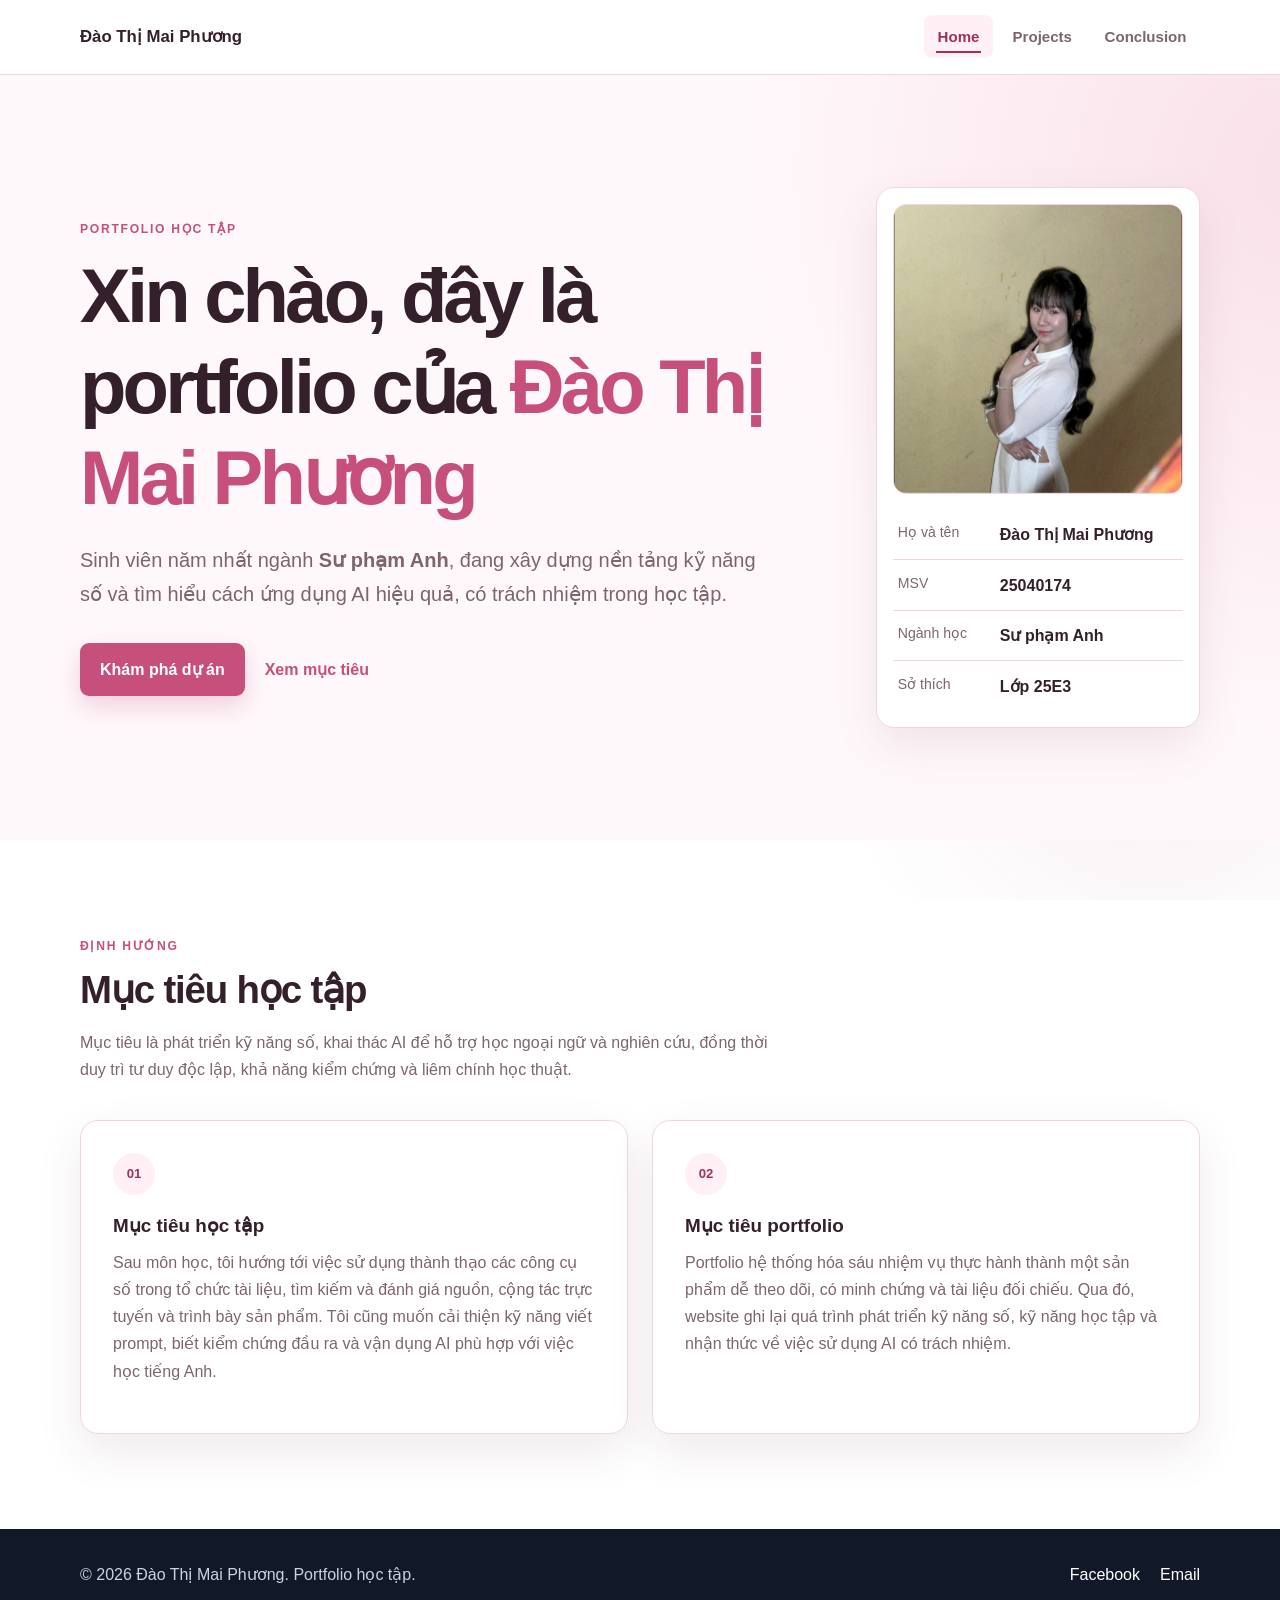
==== index.html @ 93ef3522 "first commit" ====
<!DOCTYPE html>
<html lang="vi">
<head>
<meta charset="UTF-8"/>
<meta content="width=device-width, initial-scale=1.0" name="viewport"/>
<meta content="Portfolio môn Nhập môn Công nghệ số và Ứng dụng Trí tuệ nhân tạo." name="description"/>
<title>Giới thiệu | Portfolio cá nhân</title>
<link href="style.css?v=20260608" rel="stylesheet"/>
<link href="effects.css?v=20260608i" rel="stylesheet"/>
<script defer="" src="effects.js?v=20260608i"></script>
</head>
<body>
<a class="skip-link" href="#main-content">Đi đến nội dung chính</a>
<header class="site-header">
<div class="container nav-wrapper">
<a class="brand" href="index.html">Đào Thị Mai Phương</a>
<nav aria-label="Điều hướng chính">
<ul class="nav-list">
<li><a aria-current="page" class="active" href="index.html">Home</a></li>
<li><a href="portfolio.html">Projects</a></li>
<li><a href="conclusion.html">Conclusion</a></li>
</ul>
</nav>
</div>
</header>
<main id="main-content">
<section class="hero">
<div class="container hero-grid">
<div>
<p class="eyebrow">Portfolio học tập</p>
<h1>Xin chào, đây là portfolio của <span>Đào Thị Mai Phương</span></h1>
<p class="lead">Sinh viên năm nhất ngành <strong>Sư phạm Anh</strong>, đang xây dựng nền tảng kỹ năng số và tìm hiểu cách ứng dụng AI hiệu quả, có trách nhiệm trong học tập.</p>
<div class="button-group">
<a class="button" href="portfolio.html">Khám phá dự án</a>
<a class="text-link" href="#goals">Xem mục tiêu</a>
</div>
</div>
<aside aria-label="Thông tin nhanh" class="profile-card">
<img alt="Ảnh cá nhân của Đào Thị Mai Phương" class="profile-photo" src="assets/images/me.png"/>
<dl class="profile-details">
<div>
<dt>Họ và tên</dt>
<dd>Đào Thị Mai Phương</dd>
</div>
<div>
<dt>MSV</dt>
<dd>25040174</dd>
</div>
<div>
<dt>Ngành học</dt>
<dd>Sư phạm Anh</dd>
</div>
<div>
<dt>Sở thích</dt>
<dd>Lớp 25E3</dd>
</div>
</dl>
</aside>
</div>
</section>
<section class="section" id="goals">
<div class="container">
<div class="section-heading">
<p class="eyebrow">Định hướng</p>
<h2>Mục tiêu học tập</h2>
<p>Mục tiêu là phát triển kỹ năng số, khai thác AI để hỗ trợ học ngoại ngữ và nghiên cứu, đồng thời duy trì tư duy độc lập, khả năng kiểm chứng và liêm chính học thuật.</p>
</div>
<div class="card-grid two-columns">
<article class="card">
<span class="card-number">01</span>
<h3>Mục tiêu học tập</h3>
<p>Sau môn học, tôi hướng tới việc sử dụng thành thạo các công cụ số trong tổ chức tài liệu, tìm kiếm và đánh giá nguồn, cộng tác trực tuyến và trình bày sản phẩm. Tôi cũng muốn cải thiện kỹ năng viết prompt, biết kiểm chứng đầu ra và vận dụng AI phù hợp với việc học tiếng Anh.</p>
</article>
<article class="card">
<span class="card-number">02</span>
<h3>Mục tiêu portfolio</h3>
<p>Portfolio hệ thống hóa sáu nhiệm vụ thực hành thành một sản phẩm dễ theo dõi, có minh chứng và tài liệu đối chiếu. Qua đó, website ghi lại quá trình phát triển kỹ năng số, kỹ năng học tập và nhận thức về việc sử dụng AI có trách nhiệm.</p>
</article>
</div>
</div>
</section>
</main>
<footer class="site-footer">
<div class="container footer-wrapper">
<p>© 2026 Đào Thị Mai Phương. Portfolio học tập.</p>
<ul aria-label="Hồ sơ mạng xã hội" class="social-links">
<li><a href="https://www.facebook.com/share/18wrVaJCbG/?mibextid=wwXIfr" rel="noopener noreferrer" target="_blank">Facebook</a></li>

<li><a href="mailto:daomaiphuong20@gmail.com">Email</a></li>
</ul>
</div>
</footer>
</body>
</html>
---- style.css ----
/* =========================================================
   1. BIẾN THIẾT KẾ VÀ THIẾT LẬP CHUNG
   Chỉ cần đổi --accent để thay màu nhấn trên toàn website.
   ========================================================= */
:root {
    --accent: #c64f7c;
    --accent-dark: #9f315b;
    --accent-soft: #fff0f5;
    --text: #34202b;
    --muted: #7d6470;
    --surface: #ffffff;
    --surface-alt: #fff8fb;
    --border: #f0d5df;
    --shadow: 0 18px 45px rgba(111, 51, 76, 0.1);
    --radius: 18px;
    --container: 1120px;
}

*,
*::before,
*::after {
    box-sizing: border-box;
}

html {
    scroll-behavior: smooth;
}

body {
    margin: 0;
    color: var(--text);
    background: var(--surface);
    font-family: Inter, "Segoe UI", Roboto, Helvetica, Arial, sans-serif;
    font-size: 1rem;
    line-height: 1.7;
}

img {
    display: block;
    width: 100%;
    height: auto;
    border-radius: 14px;
}

a {
    color: var(--accent);
    text-decoration: none;
}

a:hover {
    color: var(--accent-dark);
}

h1,
h2,
h3 {
    margin-top: 0;
    color: var(--text);
    line-height: 1.2;
}

h1 {
    margin-bottom: 1.25rem;
    font-size: clamp(2.35rem, 6vw, 4.75rem);
    letter-spacing: -0.05em;
}

h2 {
    margin-bottom: 1rem;
    font-size: clamp(1.75rem, 3vw, 2.5rem);
    letter-spacing: -0.03em;
}

h3 {
    margin-bottom: 0.7rem;
    font-size: 1.18rem;
}

p {
    margin-top: 0;
}

code {
    padding: 0.18rem 0.4rem;
    color: var(--accent-dark);
    background: var(--accent-soft);
    border-radius: 5px;
}

figure {
    margin: 0;
}

figcaption {
    margin-top: 0.65rem;
    color: var(--muted);
    font-size: 0.9rem;
}

/* Khung nội dung chung giữ trang cân đối trên màn hình lớn. */
.container {
    width: min(calc(100% - 2.5rem), var(--container));
    margin-inline: auto;
}

.narrow {
    max-width: 780px;
}

.section {
    padding: 6rem 0;
}

.skip-link {
    position: fixed;
    z-index: 1000;
    top: 0.75rem;
    left: 0.75rem;
    padding: 0.65rem 1rem;
    color: #ffffff;
    background: var(--accent);
    border-radius: 8px;
    transform: translateY(-150%);
}

.skip-link:focus {
    transform: translateY(0);
}

/* =========================================================
   2. HEADER, MENU VÀ FOOTER
   ========================================================= */
.site-header {
    position: sticky;
    z-index: 100;
    top: 0;
    background: rgba(255, 255, 255, 0.94);
    border-bottom: 1px solid var(--border);
    backdrop-filter: blur(12px);
}

.nav-wrapper,
.footer-wrapper {
    display: flex;
    align-items: center;
    justify-content: space-between;
    gap: 2rem;
}

.nav-wrapper {
    min-height: 74px;
}

.brand {
    color: var(--text);
    font-size: 1.05rem;
    font-weight: 800;
}

.nav-list,
.social-links,
.task-nav ul {
    display: flex;
    margin: 0;
    padding: 0;
    list-style: none;
}

.nav-list {
    gap: 0.35rem;
}

.nav-list a {
    display: block;
    padding: 0.55rem 0.85rem;
    color: var(--muted);
    border-radius: 8px;
    font-size: 0.94rem;
    font-weight: 700;
}

.nav-list a:hover,
.nav-list a.active {
    color: var(--accent-dark);
    background: var(--accent-soft);
}

.site-footer {
    padding: 2rem 0;
    color: #cbd5e1;
    background: #111827;
}

.site-footer p {
    margin: 0;
}

.social-links {
    gap: 1.25rem;
}

.social-links a {
    color: #ffffff;
}

/* =========================================================
   3. TRANG GIỚI THIỆU
   ========================================================= */
.hero {
    padding: 7rem 0;
    overflow: hidden;
    background:
        radial-gradient(circle at 90% 10%, rgba(230, 139, 170, 0.22), transparent 32%),
        var(--surface-alt);
}

.hero-grid {
    display: grid;
    grid-template-columns: minmax(0, 1.5fr) minmax(280px, 0.7fr);
    align-items: center;
    gap: clamp(3rem, 8vw, 7rem);
}

.hero h1 span {
    color: var(--accent);
}

.eyebrow,
.box-label {
    margin-bottom: 0.65rem;
    color: var(--accent);
    font-size: 0.76rem;
    font-weight: 800;
    letter-spacing: 0.14em;
    text-transform: uppercase;
}

.lead {
    max-width: 720px;
    color: var(--muted);
    font-size: clamp(1.05rem, 2vw, 1.25rem);
}

.student-meta {
    display: flex;
    flex-wrap: wrap;
    gap: 0.65rem;
    margin-top: 1.5rem;
}

.student-meta span {
    padding: 0.35rem 0.7rem;
    color: var(--accent-dark);
    background: var(--accent-soft);
    border-radius: 999px;
    font-size: 0.85rem;
    font-weight: 700;
}

.button-group {
    display: flex;
    align-items: center;
    gap: 1.25rem;
    margin-top: 2rem;
}

.button {
    display: inline-block;
    padding: 0.8rem 1.25rem;
    color: #ffffff;
    background: var(--accent);
    border-radius: 9px;
    box-shadow: 0 10px 24px rgba(198, 79, 124, 0.24);
    font-weight: 750;
}

.button:hover {
    color: #ffffff;
    background: var(--accent-dark);
    transform: translateY(-1px);
}

.text-link {
    font-weight: 750;
}

.profile-card,
.card,
.reflection-card {
    background: var(--surface);
    border: 1px solid var(--border);
    border-radius: var(--radius);
    box-shadow: var(--shadow);
}

.profile-card {
    padding: 1rem;
}

.avatar-placeholder {
    display: grid;
    min-height: 270px;
    place-items: center;
    color: var(--accent-dark);
    background: var(--accent-soft);
    border: 1px dashed var(--accent);
    border-radius: 13px;
    font-weight: 700;
}

.profile-photo {
    width: 100%;
    aspect-ratio: 1 / 1;
    object-fit: cover;
    border: 1px solid var(--border);
    border-radius: 13px;
}

.profile-details {
    margin: 1rem 0 0;
}

.profile-details div {
    display: grid;
    grid-template-columns: 90px 1fr;
    gap: 0.75rem;
    padding: 0.7rem 0.3rem;
    border-bottom: 1px solid var(--border);
}

.profile-details div:last-child {
    border-bottom: 0;
}

.profile-details dt {
    color: var(--muted);
    font-size: 0.88rem;
}

.profile-details dd {
    margin: 0;
    font-weight: 700;
}

.section-heading {
    max-width: 700px;
    margin-bottom: 2.25rem;
}

.section-heading > p:last-child {
    color: var(--muted);
}

.card-grid {
    display: grid;
    gap: 1.5rem;
}

.two-columns {
    grid-template-columns: repeat(2, 1fr);
}

.card {
    padding: 2rem;
}

.card-number {
    display: inline-grid;
    width: 42px;
    height: 42px;
    margin-bottom: 1.25rem;
    place-items: center;
    color: var(--accent-dark);
    background: var(--accent-soft);
    border-radius: 50%;
    font-size: 0.82rem;
    font-weight: 800;
}

.card p,
.reflection-card p {
    color: var(--muted);
}

/* =========================================================
   4. TRANG DỰ ÁN
   ========================================================= */
.page-banner {
    padding: 5.5rem 0 4.5rem;
    background: var(--surface-alt);
    border-bottom: 1px solid var(--border);
}

.page-banner h1 {
    font-size: clamp(2.5rem, 6vw, 4rem);
}

.task-nav {
    position: sticky;
    z-index: 90;
    top: 74px;
    overflow-x: auto;
    background: var(--surface);
    border-bottom: 1px solid var(--border);
}

.task-nav ul {
    gap: 0.4rem;
    padding: 0.75rem 0;
}

.task-nav a {
    display: block;
    min-width: max-content;
    padding: 0.45rem 0.8rem;
    color: var(--muted);
    border-radius: 7px;
    font-size: 0.86rem;
    font-weight: 750;
}

.task-nav a:hover {
    color: var(--accent-dark);
    background: var(--accent-soft);
}

.task-list {
    padding-top: 4rem;
    padding-bottom: 6rem;
}

.task-card {
    scroll-margin-top: 150px;
    margin-bottom: 2rem;
    background: var(--surface);
    border: 1px solid var(--border);
    border-radius: var(--radius);
    box-shadow: var(--shadow);
    overflow: hidden;
}

.task-header {
    padding: 1.75rem 2rem;
    background: var(--surface-alt);
    border-bottom: 1px solid var(--border);
}

.task-header h2 {
    margin: 0;
}

.task-label {
    display: block;
    margin-bottom: 0.45rem;
    color: var(--accent);
    font-size: 0.76rem;
    font-weight: 850;
    letter-spacing: 0.13em;
    text-transform: uppercase;
}

.task-content {
    padding: 2rem;
}

.document-actions {
    display: flex;
    align-items: center;
    justify-content: space-between;
    gap: 1.5rem;
    padding: 1.25rem 2rem;
    background: var(--accent-soft);
    border-top: 1px solid #f3c7d7;
}

.document-actions p {
    margin: 0;
    color: var(--text);
}

.button-small {
    min-width: max-content;
    padding: 0.65rem 1rem;
    font-size: 0.9rem;
}

.task-evidence {
    padding: 0 2rem 2rem;
}

.inline-evidence {
    margin-top: 1.5rem;
}

.inline-evidence img {
    max-height: 560px;
    object-fit: contain;
    background: var(--surface-alt);
}

.task-evidence img {
    max-height: 520px;
    object-fit: contain;
    background: var(--surface-alt);
}

.media-grid,
.content-grid,
.showcase-grid,
.prompt-grid {
    display: grid;
    gap: 2rem;
}

.media-grid {
    grid-template-columns: minmax(0, 1.05fr) minmax(0, 0.95fr);
}

.content-grid,
.showcase-grid,
.prompt-grid {
    grid-template-columns: repeat(2, minmax(0, 1fr));
}

.wide-figure {
    margin-bottom: 2rem;
}

.analysis-box,
.prompt-box,
.digital-content {
    padding: 1.5rem;
    background: var(--surface-alt);
    border: 1px solid var(--border);
    border-radius: 14px;
}

.analysis-box {
    border-left: 4px solid var(--accent);
}

.prompt-grid {
    margin-bottom: 1.5rem;
}

.prompt-box blockquote {
    margin: 1rem 0;
    padding-left: 1rem;
    color: var(--muted);
    border-left: 3px solid var(--border);
}

.prompt-box.improved {
    background: var(--accent-soft);
    border-color: #f3c7d7;
}

.check-list,
.principle-list,
.process-list {
    padding-left: 1.25rem;
}

.check-list li,
.principle-list li,
.process-list li {
    margin-bottom: 0.75rem;
}

.digital-content {
    min-height: 100%;
}

/* =========================================================
   5. TRANG TỔNG KẾT
   ========================================================= */
.reflection-grid {
    display: grid;
    grid-template-columns: repeat(3, 1fr);
    gap: 1.5rem;
}

.reflection-card {
    padding: 2rem;
}

.reflection-card h2 {
    font-size: 1.55rem;
}

.reflection-card ul {
    padding-left: 1.2rem;
}

.reflection-card li {
    margin-bottom: 0.65rem;
}

.highlight-note {
    padding: 1rem;
    background: var(--accent-soft);
    border-radius: 10px;
}

.closing-section {
    padding: 5.5rem 0;
    text-align: center;
    background: var(--surface-alt);
    border-top: 1px solid var(--border);
}

.closing-section p:not(.eyebrow) {
    color: var(--muted);
}

.closing-section .button {
    margin-top: 1rem;
}

/* =========================================================
   6. RESPONSIVE: TABLET VÀ ĐIỆN THOẠI
   ========================================================= */
@media (max-width: 850px) {
    .hero-grid,
    .reflection-grid {
        grid-template-columns: 1fr;
    }

    .hero {
        padding: 5rem 0;
    }

    .profile-card {
        max-width: 520px;
    }

    .reflection-grid {
        max-width: 720px;
    }
}

@media (max-width: 700px) {
    .section {
        padding: 4rem 0;
    }

    .nav-wrapper,
    .footer-wrapper {
        flex-direction: column;
        align-items: flex-start;
    }

    .nav-wrapper {
        gap: 0.45rem;
        padding: 0.8rem 0;
    }

    .nav-list {
        flex-wrap: wrap;
    }

    .task-nav {
        top: 111px;
    }

    .task-card {
        scroll-margin-top: 175px;
    }

    .two-columns,
    .media-grid,
    .content-grid,
    .showcase-grid,
    .prompt-grid {
        grid-template-columns: 1fr;
    }

    .task-header,
    .task-content,
    .card,
    .reflection-card {
        padding: 1.4rem;
    }

    .document-actions {
        align-items: flex-start;
        flex-direction: column;
        padding: 1.25rem 1.4rem;
    }

    .task-evidence {
        padding: 0 1.4rem 1.4rem;
    }

    .footer-wrapper {
        gap: 1rem;
    }
}

@media (max-width: 420px) {
    .container {
        width: min(calc(100% - 1.5rem), var(--container));
    }

    .nav-list a {
        padding-inline: 0.6rem;
        font-size: 0.86rem;
    }

    .button-group,
    .social-links {
        align-items: flex-start;
        flex-direction: column;
        gap: 0.75rem;
    }

    .page-banner {
        padding: 4rem 0 3rem;
    }
}

/* Tôn trọng tùy chọn giảm chuyển động của hệ điều hành. */
@media (prefers-reduced-motion: reduce) {
    html {
        scroll-behavior: auto;
    }

    *,
    *::before,
    *::after {
        transition: none !important;
    }
}

/* =========================================================
   7. TRANG CHI TIẾT TỪNG TASK
   ========================================================= */
.report-hero {
    padding: 4.5rem 0 3.5rem;
    background:
        radial-gradient(circle at 90% 0, rgba(230, 139, 170, 0.22), transparent 34%),
        var(--surface-alt);
    border-bottom: 1px solid var(--border);
}

.report-hero h1 {
    max-width: 900px;
    font-size: clamp(2.25rem, 5vw, 3.8rem);
}

.report-kicker {
    display: flex;
    flex-wrap: wrap;
    gap: 0.6rem;
    margin-top: 1.5rem;
}

.report-kicker span {
    padding: 0.35rem 0.7rem;
    color: var(--accent-dark);
    background: var(--accent-soft);
    border: 1px solid #f3c7d7;
    border-radius: 999px;
    font-size: 0.84rem;
    font-weight: 700;
}

.report-layout {
    display: grid;
    grid-template-columns: 230px minmax(0, 1fr);
    align-items: start;
    gap: 3rem;
    padding-top: 3rem;
    padding-bottom: 5rem;
}

.report-toc {
    position: sticky;
    top: 100px;
    padding: 1.2rem;
    background: var(--surface-alt);
    border: 1px solid var(--border);
    border-radius: 14px;
}

.report-toc strong {
    display: block;
    margin-bottom: 0.7rem;
}

.report-toc ul {
    margin: 0;
    padding: 0;
    list-style: none;
}

.report-toc li + li {
    margin-top: 0.35rem;
}

.report-toc a {
    display: block;
    padding: 0.35rem 0.45rem;
    color: var(--muted);
    border-radius: 6px;
    font-size: 0.9rem;
}

.report-toc a:hover {
    color: var(--accent-dark);
    background: var(--accent-soft);
}

.report-body {
    min-width: 0;
}

.report-section {
    scroll-margin-top: 105px;
    margin-bottom: 2rem;
    padding: clamp(1.4rem, 3vw, 2.2rem);
    background: var(--surface);
    border: 1px solid var(--border);
    border-radius: var(--radius);
    box-shadow: var(--shadow);
}

.report-section > :last-child {
    margin-bottom: 0;
}

.report-section p,
.report-section li {
    color: #46546a;
}

.report-section h2 {
    padding-bottom: 0.8rem;
    border-bottom: 1px solid var(--border);
}

.report-section h3 {
    margin-top: 1.6rem;
}

.report-section h3:first-child {
    margin-top: 0;
}

.step-list {
    display: grid;
    gap: 1rem;
    margin: 0;
    padding: 0;
    list-style: none;
    counter-reset: report-step;
}

.step-list li {
    position: relative;
    padding: 1rem 1rem 1rem 3.6rem;
    background: var(--surface-alt);
    border: 1px solid var(--border);
    border-radius: 12px;
    counter-increment: report-step;
}

.step-list li::before {
    position: absolute;
    top: 0.85rem;
    left: 0.9rem;
    display: grid;
    width: 2rem;
    height: 2rem;
    place-items: center;
    color: #ffffff;
    background: var(--accent);
    border-radius: 50%;
    content: counter(report-step);
    font-size: 0.8rem;
    font-weight: 800;
}

.report-callout {
    margin: 1.25rem 0;
    padding: 1.15rem 1.25rem;
    background: var(--accent-soft);
    border-left: 4px solid var(--accent);
    border-radius: 0 10px 10px 0;
}

.report-callout p {
    margin-bottom: 0;
    color: var(--text);
}

.table-scroll {
    overflow-x: auto;
    margin: 1.25rem 0;
    border: 1px solid var(--border);
    border-radius: 12px;
}

.report-table {
    width: 100%;
    min-width: 720px;
    border-collapse: collapse;
    font-size: 0.9rem;
}

.report-table th,
.report-table td {
    padding: 0.85rem;
    text-align: left;
    vertical-align: top;
    border-bottom: 1px solid var(--border);
}

.report-table th {
    color: var(--text);
    background: var(--accent-soft);
}

.report-table tr:last-child td {
    border-bottom: 0;
}

.report-gallery {
    display: grid;
    grid-template-columns: repeat(2, minmax(0, 1fr));
    gap: 1rem;
    margin-top: 1.25rem;
}

.report-gallery figure {
    padding: 0.75rem;
    background: var(--surface-alt);
    border: 1px solid var(--border);
    border-radius: 12px;
}

.report-gallery img {
    max-height: 560px;
    object-fit: contain;
}

.report-gallery .full-width {
    grid-column: 1 / -1;
}

.prompt-sample {
    margin: 1rem 0;
    padding: 1rem 1.2rem;
    color: #ffe7f0;
    background: #172033;
    border-radius: 12px;
    white-space: pre-wrap;
}

.source-list {
    padding-left: 1.25rem;
    font-size: 0.92rem;
}

.source-list li {
    margin-bottom: 0.65rem;
    overflow-wrap: anywhere;
}

.task-pagination {
    display: flex;
    justify-content: space-between;
    gap: 1rem;
    margin-top: 2rem;
}

.task-pagination a {
    padding: 0.75rem 1rem;
    color: var(--text);
    background: var(--surface);
    border: 1px solid var(--border);
    border-radius: 9px;
    font-weight: 700;
}

.task-pagination a:hover {
    color: var(--accent-dark);
    border-color: var(--accent);
}

.download-panel {
    display: flex;
    align-items: center;
    justify-content: space-between;
    gap: 1.5rem;
    margin-top: 2rem;
    padding: 1.2rem 1.4rem;
    background: var(--accent-soft);
    border: 1px solid #f3c7d7;
    border-radius: 12px;
}

.download-panel p {
    margin: 0;
    color: var(--text);
}

@media (max-width: 850px) {
    .report-layout {
        grid-template-columns: 1fr;
        gap: 1.5rem;
    }

    .report-toc {
        position: static;
        overflow-x: auto;
    }

    .report-toc ul {
        display: flex;
        gap: 0.35rem;
    }

    .report-toc li + li {
        margin-top: 0;
    }

    .report-toc a {
        min-width: max-content;
    }
}

@media (max-width: 600px) {
    .report-gallery {
        grid-template-columns: 1fr;
    }

    .report-gallery .full-width {
        grid-column: auto;
    }

    .download-panel,
    .task-pagination {
        align-items: stretch;
        flex-direction: column;
    }

    .task-pagination a {
        text-align: center;
    }
}
---- effects.css ----
/* Optional interaction layer.
   Initial rendering is kept visually identical for screenshots/PDF. */
:root {
    --fx-ease: cubic-bezier(0.2, 0.8, 0.2, 1);
    --fx-spring: cubic-bezier(0.18, 1.55, 0.32, 1);
    --fx-x: 50vw;
    --fx-y: 50vh;
}

body::before {
    position: fixed;
    z-index: 9999;
    top: 0;
    left: 0;
    width: var(--scroll-progress, 0%);
    height: 3px;
    pointer-events: none;
    content: "";
    background: linear-gradient(90deg, var(--accent), #f2a9c2);
    transition: width 120ms linear;
}

body::after {
    position: fixed;
    z-index: -1;
    inset: 0;
    pointer-events: none;
    content: "";
    opacity: 0;
    background:
        radial-gradient(circle at var(--fx-x) var(--fx-y), rgba(198, 79, 124, 0.12), transparent 20rem),
        radial-gradient(circle at 10% 20%, rgba(242, 169, 194, 0.1), transparent 18rem),
        radial-gradient(circle at 90% 80%, rgba(159, 49, 91, 0.07), transparent 20rem);
    transition: opacity 400ms var(--fx-ease);
}

.fx-ready::after {
    opacity: 1;
}

.fx-page-enter main {
    animation: page-arrive 760ms var(--fx-ease) both;
}

@keyframes page-arrive {
    from {
        opacity: 0;
        filter: blur(8px) saturate(1.35);
        transform: translateY(22px) scale(0.975);
    }

    to {
        opacity: 1;
        filter: blur(0);
        transform: translateY(0);
    }
}

.fx-navigating main,
.fx-navigating .site-header,
.fx-navigating .site-footer {
    pointer-events: none;
    animation: page-depart 900ms var(--fx-ease) both;
}

@keyframes page-depart {
    0% {
        opacity: 1;
        filter: blur(0);
        transform: scale(1);
    }

    45% {
        opacity: 0.72;
        filter: blur(4px) saturate(1.25);
        transform: scale(0.985);
    }

    100% {
        opacity: 0;
        filter: blur(12px) saturate(1.6);
        transform: scale(0.955) translateY(-12px);
    }
}

.cursor-orb {
    position: fixed;
    z-index: 9998;
    top: 0;
    left: 0;
    width: 18px;
    height: 18px;
    pointer-events: none;
    border: 2px solid rgba(198, 79, 124, 0.6);
    border-radius: 50%;
    opacity: 0;
    transform: translate3d(-50%, -50%, 0);
    transition:
        width 180ms var(--fx-ease),
        height 180ms var(--fx-ease),
        opacity 180ms var(--fx-ease),
        border-color 180ms var(--fx-ease);
}

.cursor-orb.active {
    opacity: 1;
}

.cursor-orb.hover {
    width: 42px;
    height: 42px;
    border-color: rgba(198, 79, 124, 0.25);
    background: rgba(198, 79, 124, 0.07);
}

.fx-ready .card,
.fx-ready .task-card,
.fx-ready .reflection-card,
.fx-ready .report-section,
.fx-ready .profile-card {
    position: relative;
    overflow: hidden;
    transition: transform 220ms var(--fx-ease), box-shadow 220ms var(--fx-ease), border-color 220ms var(--fx-ease);
    transform-style: preserve-3d;
    will-change: transform;
}

.fx-ready .card::before,
.fx-ready .task-card::before,
.fx-ready .reflection-card::before,
.fx-ready .report-section::before,
.fx-ready .profile-card::before {
    position: absolute;
    inset: 0;
    pointer-events: none;
    content: "";
    opacity: 0;
    background:
        radial-gradient(circle at var(--local-x, 50%) var(--local-y, 50%), rgba(198, 79, 124, 0.13), transparent 14rem),
        linear-gradient(120deg, transparent 20%, rgba(255, 255, 255, 0.35), transparent 38%);
    transform: translateX(-18%);
    transition: opacity 220ms var(--fx-ease), transform 420ms var(--fx-ease);
}

.fx-ready .card:hover,
.fx-ready .task-card:hover,
.fx-ready .reflection-card:hover,
.fx-ready .report-section:hover,
.fx-ready .profile-card:hover {
    border-color: rgba(198, 79, 124, 0.38);
    box-shadow: 0 22px 55px rgba(111, 51, 76, 0.14);
    transform: translateY(-4px) rotateX(var(--tilt-x, 0deg)) rotateY(var(--tilt-y, 0deg));
}

.fx-ready .card:hover::before,
.fx-ready .task-card:hover::before,
.fx-ready .reflection-card:hover::before,
.fx-ready .report-section:hover::before,
.fx-ready .profile-card:hover::before {
    opacity: 1;
    transform: translateX(0);
}

.fx-ready .button,
.fx-ready .nav-list a,
.fx-ready .task-nav a,
.fx-ready .task-pagination a,
.fx-ready .social-links a {
    transition: color 180ms var(--fx-ease), background-color 180ms var(--fx-ease), border-color 180ms var(--fx-ease), box-shadow 180ms var(--fx-ease), transform 180ms var(--fx-ease);
}

.fx-ready .button:hover {
    box-shadow: 0 14px 32px rgba(198, 79, 124, 0.3);
}

.fx-ready .button,
.fx-ready .nav-list a {
    will-change: transform;
}

.button,
.nav-list a,
.task-pagination a {
    position: relative;
    overflow: hidden;
}

.ripple {
    position: absolute;
    width: 16px;
    height: 16px;
    pointer-events: none;
    background: rgba(255, 255, 255, 0.45);
    border-radius: 50%;
    transform: translate(-50%, -50%) scale(0);
    animation: ripple-pop 620ms var(--fx-ease);
}

@keyframes ripple-pop {
    to {
        opacity: 0;
        transform: translate(-50%, -50%) scale(18);
    }
}

.nav-list a::after {
    position: absolute;
    right: 0.75rem;
    bottom: 0.35rem;
    left: 0.75rem;
    height: 2px;
    content: "";
    background: currentColor;
    transform: scaleX(0);
    transform-origin: left;
    transition: transform 200ms var(--fx-ease);
}

.nav-list a:hover::after,
.nav-list a.active::after {
    transform: scaleX(1);
}

.fx-ready img {
    transition: filter 220ms var(--fx-ease), transform 220ms var(--fx-ease);
}

.fx-ready figure:hover img {
    filter: saturate(1.06) contrast(1.02);
    transform: scale(1.01);
}

.fx-reveal {
    opacity: 0;
    transform: translateY(16px);
    transition: opacity 520ms var(--fx-ease), transform 520ms var(--fx-ease);
}

.fx-reveal.fx-visible {
    opacity: 1;
    transform: translateY(0);
}

.fx-pop {
    animation: fx-pop 520ms var(--fx-ease);
}

@keyframes fx-pop {
    0% {
        transform: scale(0.98);
    }

    55% {
        transform: scale(1.012);
    }

    100% {
        transform: scale(1);
    }
}

.fx-current {
    outline: 2px solid rgba(198, 79, 124, 0.2);
    outline-offset: 5px;
    box-shadow: 0 0 0 8px rgba(198, 79, 124, 0.045), var(--shadow);
}

.back-to-top {
    position: fixed;
    z-index: 120;
    right: 1.25rem;
    bottom: 1.25rem;
    display: grid;
    width: 44px;
    height: 44px;
    place-items: center;
    color: #ffffff;
    background: var(--accent);
    border: 0;
    border-radius: 999px;
    box-shadow: 0 16px 35px rgba(198, 79, 124, 0.28);
    cursor: pointer;
    opacity: 0;
    pointer-events: none;
    transform: translateY(8px);
    transition: opacity 180ms var(--fx-ease), transform 180ms var(--fx-ease), background-color 180ms var(--fx-ease);
}

.back-to-top:hover {
    background: var(--accent-dark);
    transform: translateY(4px);
}

.back-to-top.show {
    opacity: 1;
    pointer-events: auto;
    transform: translateY(0);
}

/* Premium route transition and button motion. */
.route-curtain {
    position: fixed;
    z-index: 10020;
    inset: 0;
    display: grid;
    pointer-events: none;
    place-items: center;
    color: #ffffff;
    background:
        radial-gradient(circle at var(--fx-x, 50vw) var(--fx-y, 50vh), rgba(255, 255, 255, 0.28), transparent 15rem),
        radial-gradient(circle at 20% 80%, rgba(242, 169, 194, 0.5), transparent 22rem),
        radial-gradient(circle at 85% 15%, rgba(249, 202, 218, 0.4), transparent 20rem),
        linear-gradient(135deg, #321622 0%, #9f315b 45%, #e68baa 100%);
    clip-path: circle(0% at var(--fx-x, 50vw) var(--fx-y, 50vh));
    opacity: 0;
    transform: translateZ(0);
}

.route-curtain::before {
    width: min(76vw, 520px);
    height: min(76vw, 520px);
    content: "";
    border: 1px solid rgba(255, 255, 255, 0.28);
    border-radius: 50%;
    background:
        radial-gradient(circle, rgba(255, 255, 255, 0.2), transparent 52%),
        conic-gradient(from 0deg, transparent, rgba(255, 255, 255, 0.55), transparent 28%, rgba(255, 255, 255, 0.25), transparent 58%);
    box-shadow:
        0 0 80px rgba(249, 202, 218, 0.45),
        inset 0 0 60px rgba(255, 255, 255, 0.14);
    animation: portal-spin 900ms linear infinite, portal-pulse 1100ms var(--fx-ease) infinite alternate;
}

.route-curtain::after {
    position: absolute;
    content: "Đang mở trang";
    font-size: 0.78rem;
    font-weight: 850;
    letter-spacing: 0.16em;
    text-transform: uppercase;
}

.route-curtain.enter {
    animation: route-enter 850ms var(--fx-ease) both;
}

.route-curtain.leave {
    animation: route-leave 1050ms var(--fx-ease) both;
}

@keyframes route-enter {
    from {
        opacity: 1;
        clip-path: circle(150% at var(--fx-x, 50vw) var(--fx-y, 50vh));
    }

    to {
        opacity: 0;
        clip-path: circle(0% at var(--fx-x, 50vw) var(--fx-y, 50vh));
        filter: blur(6px);
    }
}

@keyframes route-leave {
    from {
        opacity: 0;
        clip-path: circle(0% at var(--fx-x, 50vw) var(--fx-y, 50vh));
    }

    35% {
        opacity: 1;
    }

    62% {
        clip-path: circle(74% at var(--fx-x, 50vw) var(--fx-y, 50vh));
    }

    to {
        opacity: 1;
        clip-path: circle(150% at var(--fx-x, 50vw) var(--fx-y, 50vh));
    }
}

@keyframes portal-spin {
    to {
        transform: rotate(1turn);
    }
}

@keyframes portal-pulse {
    from {
        transform: scale(0.92);
    }

    to {
        transform: scale(1.08);
    }
}

.fx-ready .button,
.fx-ready .nav-list a,
.fx-ready .task-nav a,
.fx-ready .task-pagination a {
    --mag-x: 0px;
    --mag-y: 0px;
    --press-scale: 1;
    transform: translate3d(var(--mag-x), var(--mag-y), 0) scale(var(--press-scale));
    transform-origin: center;
    will-change: transform;
}

.fx-ready .button:hover,
.fx-ready .task-pagination a:hover {
    --press-scale: 1.045;
}

.fx-ready .button.fx-pressed,
.fx-ready .nav-list a.fx-pressed,
.fx-ready .task-pagination a.fx-pressed {
    animation: premium-button-bounce 620ms var(--fx-spring);
}

@keyframes premium-button-bounce {
    0% {
        transform: translate3d(var(--mag-x), var(--mag-y), 0) scale(1);
    }

    28% {
        transform: translate3d(var(--mag-x), calc(var(--mag-y) - 8px), 0) scale(1.11, 0.93);
    }

    52% {
        transform: translate3d(var(--mag-x), calc(var(--mag-y) + 2px), 0) scale(0.98, 1.04);
    }

    76% {
        transform: translate3d(var(--mag-x), calc(var(--mag-y) - 2px), 0) scale(1.025, 0.99);
    }

    100% {
        transform: translate3d(var(--mag-x), var(--mag-y), 0) scale(var(--press-scale));
    }
}

.button::before,
.task-pagination a::before {
    position: absolute;
    inset: -40% -80%;
    pointer-events: none;
    content: "";
    background: linear-gradient(115deg, transparent 35%, rgba(255, 255, 255, 0.45), transparent 60%);
    transform: translateX(-72%) rotate(8deg);
    transition: transform 640ms var(--fx-ease);
}

.button:hover::before,
.task-pagination a:hover::before {
    transform: translateX(72%) rotate(8deg);
}

.fx-particles {
    position: fixed;
    z-index: -1;
    inset: 0;
    overflow: hidden;
    pointer-events: none;
}

.fx-particle {
    position: absolute;
    width: var(--size);
    height: var(--size);
    background: linear-gradient(135deg, rgba(198, 79, 124, 0.23), rgba(242, 169, 194, 0.12));
    border-radius: 999px;
    filter: blur(0.2px);
    opacity: 0;
    animation: particle-float var(--duration) linear infinite;
    animation-delay: var(--delay);
}

.fx-ready .hero,
.fx-ready .page-banner,
.fx-ready .report-hero {
    background-size: 130% 130%;
    animation: aurora-shift 12s ease-in-out infinite alternate;
}

@keyframes aurora-shift {
    from {
        background-position: 0% 0%;
    }

    to {
        background-position: 100% 35%;
    }
}

@keyframes particle-float {
    0% {
        opacity: 0;
        transform: translate3d(var(--x), 105vh, 0) scale(0.8);
    }

    10%,
    80% {
        opacity: 1;
    }

    100% {
        opacity: 0;
        transform: translate3d(calc(var(--x) + var(--drift)), -10vh, 0) scale(1.15);
    }
}

.lightbox {
    position: fixed;
    z-index: 10001;
    inset: 0;
    display: grid;
    padding: 2rem;
    place-items: center;
    background: rgba(15, 23, 42, 0.86);
    opacity: 0;
    pointer-events: none;
    backdrop-filter: blur(10px);
    transition: opacity 220ms var(--fx-ease);
}

.lightbox.show {
    opacity: 1;
    pointer-events: auto;
}

.lightbox img {
    width: auto;
    max-width: min(1100px, 94vw);
    max-height: 86vh;
    border-radius: 16px;
    box-shadow: 0 30px 80px rgba(0, 0, 0, 0.35);
    transform: scale(0.96);
    transition: transform 220ms var(--fx-ease);
}

.lightbox.show img {
    transform: scale(1);
}

.lightbox button {
    position: absolute;
    top: 1rem;
    right: 1rem;
    width: 42px;
    height: 42px;
    color: #ffffff;
    background: rgba(255, 255, 255, 0.12);
    border: 1px solid rgba(255, 255, 255, 0.28);
    border-radius: 999px;
    cursor: pointer;
    font-size: 1.3rem;
}

@media (prefers-reduced-motion: reduce) {
    body::before,
    body::after,
    .fx-reveal,
    .back-to-top,
    .cursor-orb,
    .fx-particle,
    .lightbox,
    .lightbox img {
        transition: none !important;
        animation: none !important;
    }

    .fx-reveal {
        opacity: 1;
        transform: none;
    }
}

@media print {
    body::before,
    body::after,
    .back-to-top,
    .route-curtain,
    .cursor-orb,
    .fx-particles,
    .lightbox {
        display: none !important;
    }

    .fx-reveal {
        opacity: 1 !important;
        transform: none !important;
    }
}

/* Square sweep page transition override. */
.route-curtain {
    overflow: hidden;
    background: transparent !important;
    clip-path: none !important;
}

.route-curtain::before,
.route-curtain::after {
    display: none !important;
}

.route-curtain.enter,
.route-curtain.leave {
    opacity: 1;
    animation: none;
}

.route-tile {
    position: absolute;
    top: var(--tile-top);
    left: -38vmax;
    width: var(--tile-size);
    height: var(--tile-size);
    background:
        linear-gradient(135deg, rgba(255, 255, 255, 0.16), transparent 34%),
        linear-gradient(135deg, #3f1d2d 0%, #9f315b 50%, #e68baa 100%);
    border: 1px solid rgba(255, 255, 255, 0.16);
    border-radius: 18%;
    box-shadow:
        0 26px 70px rgba(198, 79, 124, 0.34),
        inset 0 0 34px rgba(255, 255, 255, 0.13);
    opacity: 0;
    transform: translate3d(-12vw, 0, 0) rotate(-10deg) scale(0.88);
}

.route-curtain.leave .route-tile {
    animation: square-sweep-leave 980ms var(--fx-ease) both;
    animation-delay: var(--tile-delay);
}

.route-curtain.enter .route-tile {
    animation: square-sweep-enter 880ms var(--fx-ease) both;
    animation-delay: var(--tile-delay);
}

.route-curtain.leave .route-tile:nth-child(2n),
.route-curtain.enter .route-tile:nth-child(2n) {
    background:
        linear-gradient(135deg, rgba(255, 255, 255, 0.18), transparent 38%),
        linear-gradient(135deg, #7c294b 0%, #c64f7c 52%, #f9cada 100%);
}

.route-curtain.leave .route-tile:nth-child(3n),
.route-curtain.enter .route-tile:nth-child(3n) {
    border-radius: 24%;
    filter: saturate(1.15);
}

@keyframes square-sweep-leave {
    0% {
        opacity: 0;
        transform: translate3d(-18vw, 0, 0) rotate(-12deg) scale(0.85);
    }

    18% {
        opacity: 1;
    }

    58% {
        opacity: 1;
        transform: translate3d(50vw, 0, 0) rotate(6deg) scale(1.12);
    }

    100% {
        opacity: 1;
        transform: translate3d(136vw, 0, 0) rotate(16deg) scale(1);
    }
}

@keyframes square-sweep-enter {
    0% {
        opacity: 1;
        transform: translate3d(46vw, 0, 0) rotate(6deg) scale(1.08);
    }

    30% {
        opacity: 1;
    }

    100% {
        opacity: 0;
        transform: translate3d(142vw, 0, 0) rotate(18deg) scale(0.92);
    }
}

@media (max-width: 700px) {
    .route-tile {
        width: calc(var(--tile-size) * 1.25);
        height: calc(var(--tile-size) * 1.25);
    }
}

@media (prefers-reduced-motion: reduce) {
    .route-tile {
        animation-duration: 520ms !important;
    }
}
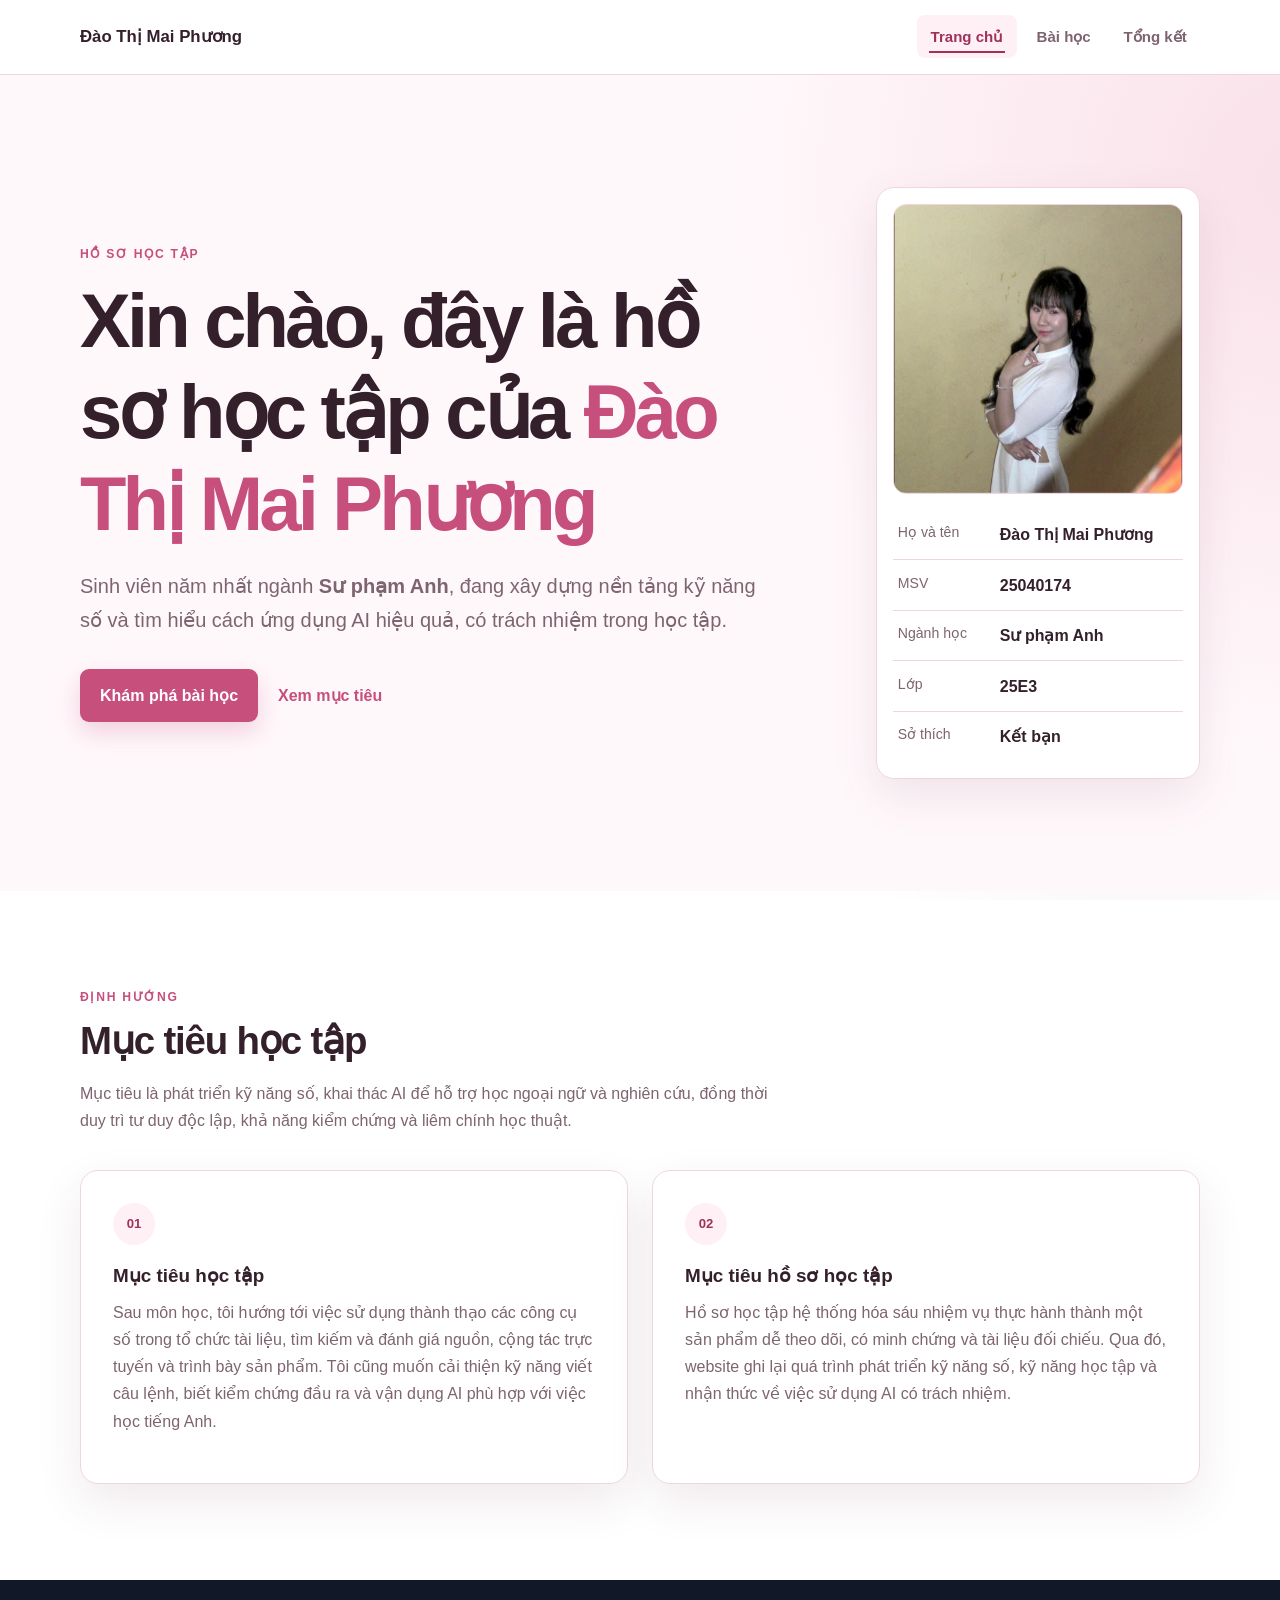
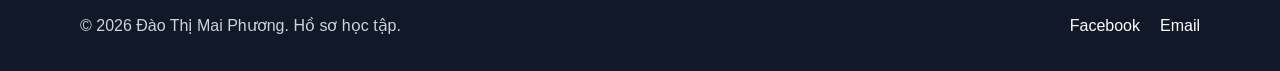
==== commit b852e6f5: "New commit" ====
--- a/index.html
+++ b/index.html
@@ -3,8 +3,8 @@
 <head>
 <meta charset="UTF-8"/>
 <meta content="width=device-width, initial-scale=1.0" name="viewport"/>
-<meta content="Portfolio môn Nhập môn Công nghệ số và Ứng dụng Trí tuệ nhân tạo." name="description"/>
-<title>Giới thiệu | Portfolio cá nhân</title>
+<meta content="Hồ sơ học tập môn Nhập môn Công nghệ số và Ứng dụng Trí tuệ nhân tạo." name="description"/>
+<title>Giới thiệu | Hồ sơ cá nhân</title>
 <link href="style.css?v=20260608" rel="stylesheet"/>
 <link href="effects.css?v=20260608i" rel="stylesheet"/>
 <script defer="" src="effects.js?v=20260608i"></script>
@@ -16,9 +16,9 @@
 <a class="brand" href="index.html">Đào Thị Mai Phương</a>
 <nav aria-label="Điều hướng chính">
 <ul class="nav-list">
-<li><a aria-current="page" class="active" href="index.html">Home</a></li>
-<li><a href="portfolio.html">Projects</a></li>
-<li><a href="conclusion.html">Conclusion</a></li>
+<li><a aria-current="page" class="active" href="index.html">Trang chủ</a></li>
+<li><a href="portfolio.html">Bài học</a></li>
+<li><a href="conclusion.html">Tổng kết</a></li>
 </ul>
 </nav>
 </div>
@@ -27,11 +27,11 @@
 <section class="hero">
 <div class="container hero-grid">
 <div>
-<p class="eyebrow">Portfolio học tập</p>
-<h1>Xin chào, đây là portfolio của <span>Đào Thị Mai Phương</span></h1>
+<p class="eyebrow">Hồ sơ học tập</p>
+<h1>Xin chào, đây là hồ sơ học tập của <span>Đào Thị Mai Phương</span></h1>
 <p class="lead">Sinh viên năm nhất ngành <strong>Sư phạm Anh</strong>, đang xây dựng nền tảng kỹ năng số và tìm hiểu cách ứng dụng AI hiệu quả, có trách nhiệm trong học tập.</p>
 <div class="button-group">
-<a class="button" href="portfolio.html">Khám phá dự án</a>
+<a class="button" href="portfolio.html">Khám phá bài học</a>
 <a class="text-link" href="#goals">Xem mục tiêu</a>
 </div>
 </div>
@@ -51,8 +51,12 @@
 <dd>Sư phạm Anh</dd>
 </div>
 <div>
+<dt>Lớp</dt>
+<dd>25E3</dd>
+</div>
+<div>
 <dt>Sở thích</dt>
-<dd>Lớp 25E3</dd>
+<dd>Kết bạn</dd>
 </div>
 </dl>
 </aside>
@@ -69,12 +73,12 @@
 <article class="card">
 <span class="card-number">01</span>
 <h3>Mục tiêu học tập</h3>
-<p>Sau môn học, tôi hướng tới việc sử dụng thành thạo các công cụ số trong tổ chức tài liệu, tìm kiếm và đánh giá nguồn, cộng tác trực tuyến và trình bày sản phẩm. Tôi cũng muốn cải thiện kỹ năng viết prompt, biết kiểm chứng đầu ra và vận dụng AI phù hợp với việc học tiếng Anh.</p>
+<p>Sau môn học, tôi hướng tới việc sử dụng thành thạo các công cụ số trong tổ chức tài liệu, tìm kiếm và đánh giá nguồn, cộng tác trực tuyến và trình bày sản phẩm. Tôi cũng muốn cải thiện kỹ năng viết câu lệnh, biết kiểm chứng đầu ra và vận dụng AI phù hợp với việc học tiếng Anh.</p>
 </article>
 <article class="card">
 <span class="card-number">02</span>
-<h3>Mục tiêu portfolio</h3>
-<p>Portfolio hệ thống hóa sáu nhiệm vụ thực hành thành một sản phẩm dễ theo dõi, có minh chứng và tài liệu đối chiếu. Qua đó, website ghi lại quá trình phát triển kỹ năng số, kỹ năng học tập và nhận thức về việc sử dụng AI có trách nhiệm.</p>
+<h3>Mục tiêu hồ sơ học tập</h3>
+<p>Hồ sơ học tập hệ thống hóa sáu nhiệm vụ thực hành thành một sản phẩm dễ theo dõi, có minh chứng và tài liệu đối chiếu. Qua đó, website ghi lại quá trình phát triển kỹ năng số, kỹ năng học tập và nhận thức về việc sử dụng AI có trách nhiệm.</p>
 </article>
 </div>
 </div>
@@ -82,7 +86,7 @@
 </main>
 <footer class="site-footer">
 <div class="container footer-wrapper">
-<p>© 2026 Đào Thị Mai Phương. Portfolio học tập.</p>
+<p>© 2026 Đào Thị Mai Phương. Hồ sơ học tập.</p>
 <ul aria-label="Hồ sơ mạng xã hội" class="social-links">
 <li><a href="https://www.facebook.com/share/18wrVaJCbG/?mibextid=wwXIfr" rel="noopener noreferrer" target="_blank">Facebook</a></li>
 
